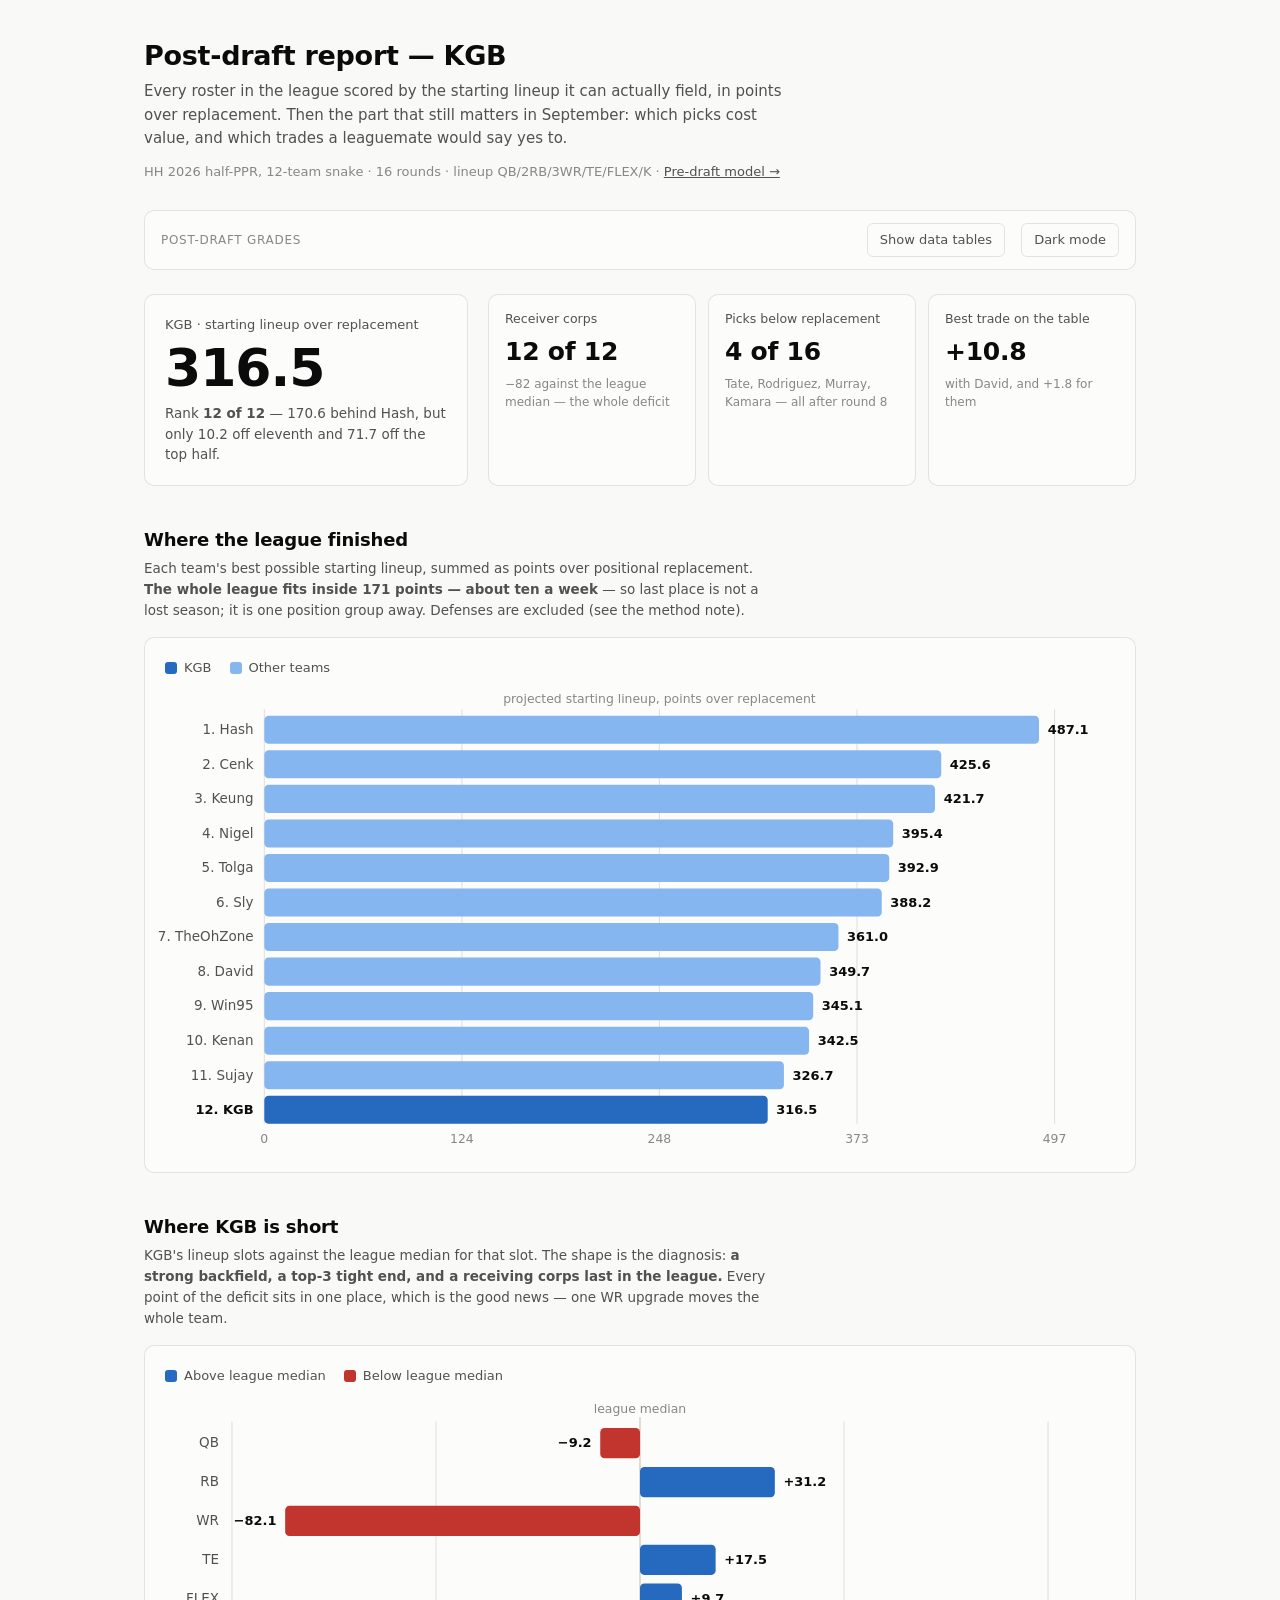
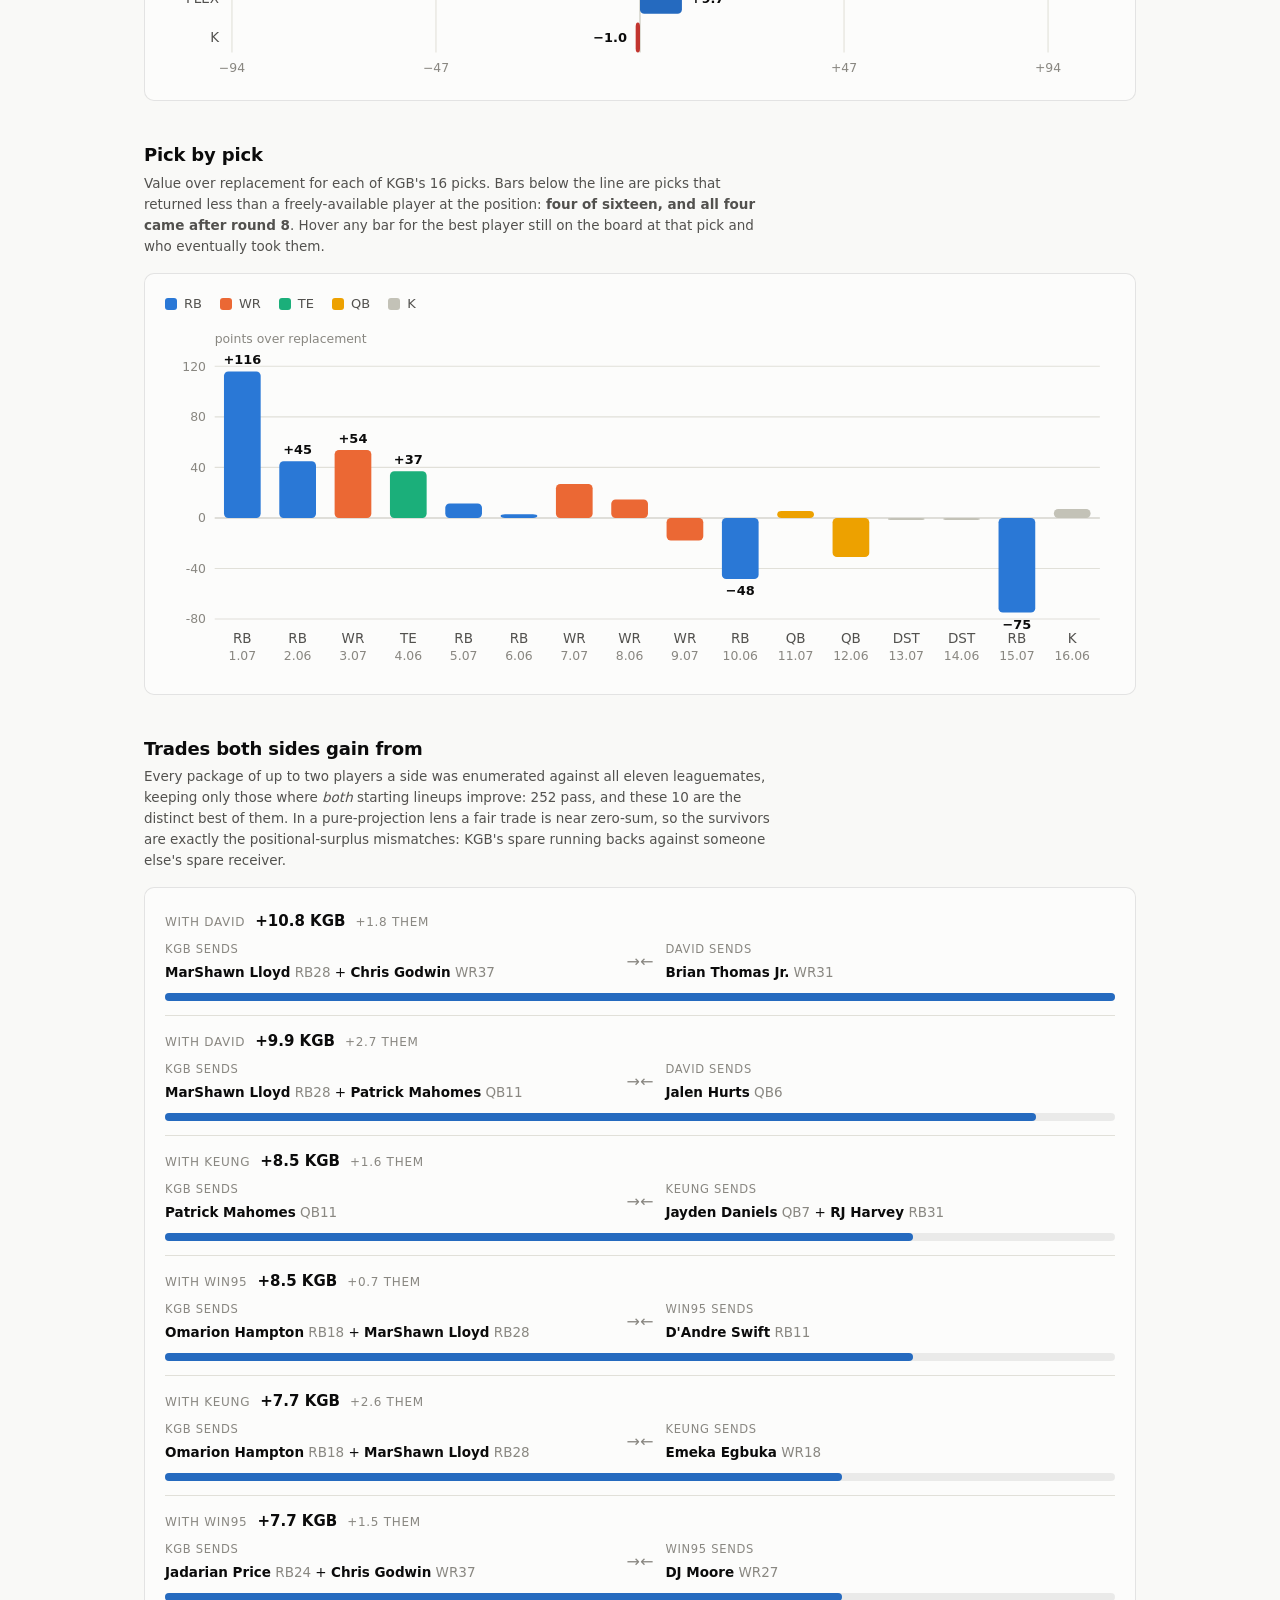
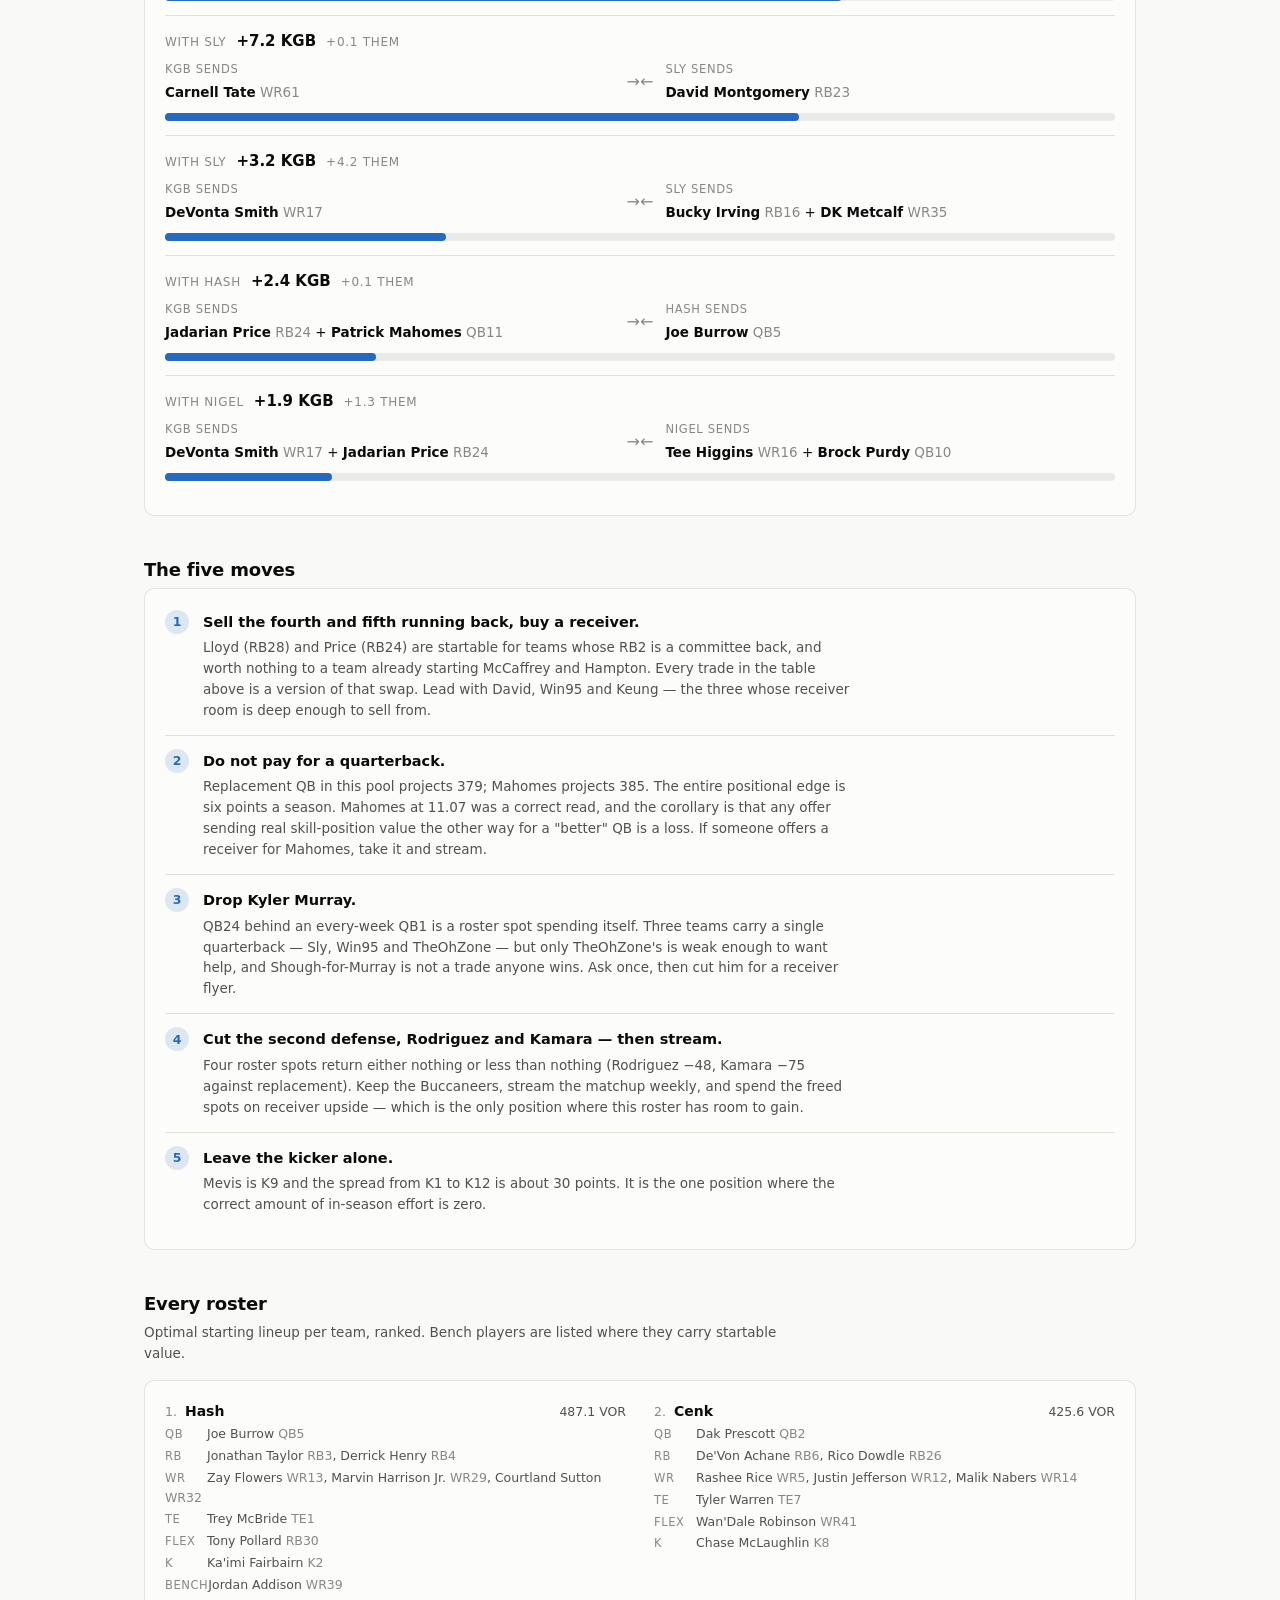
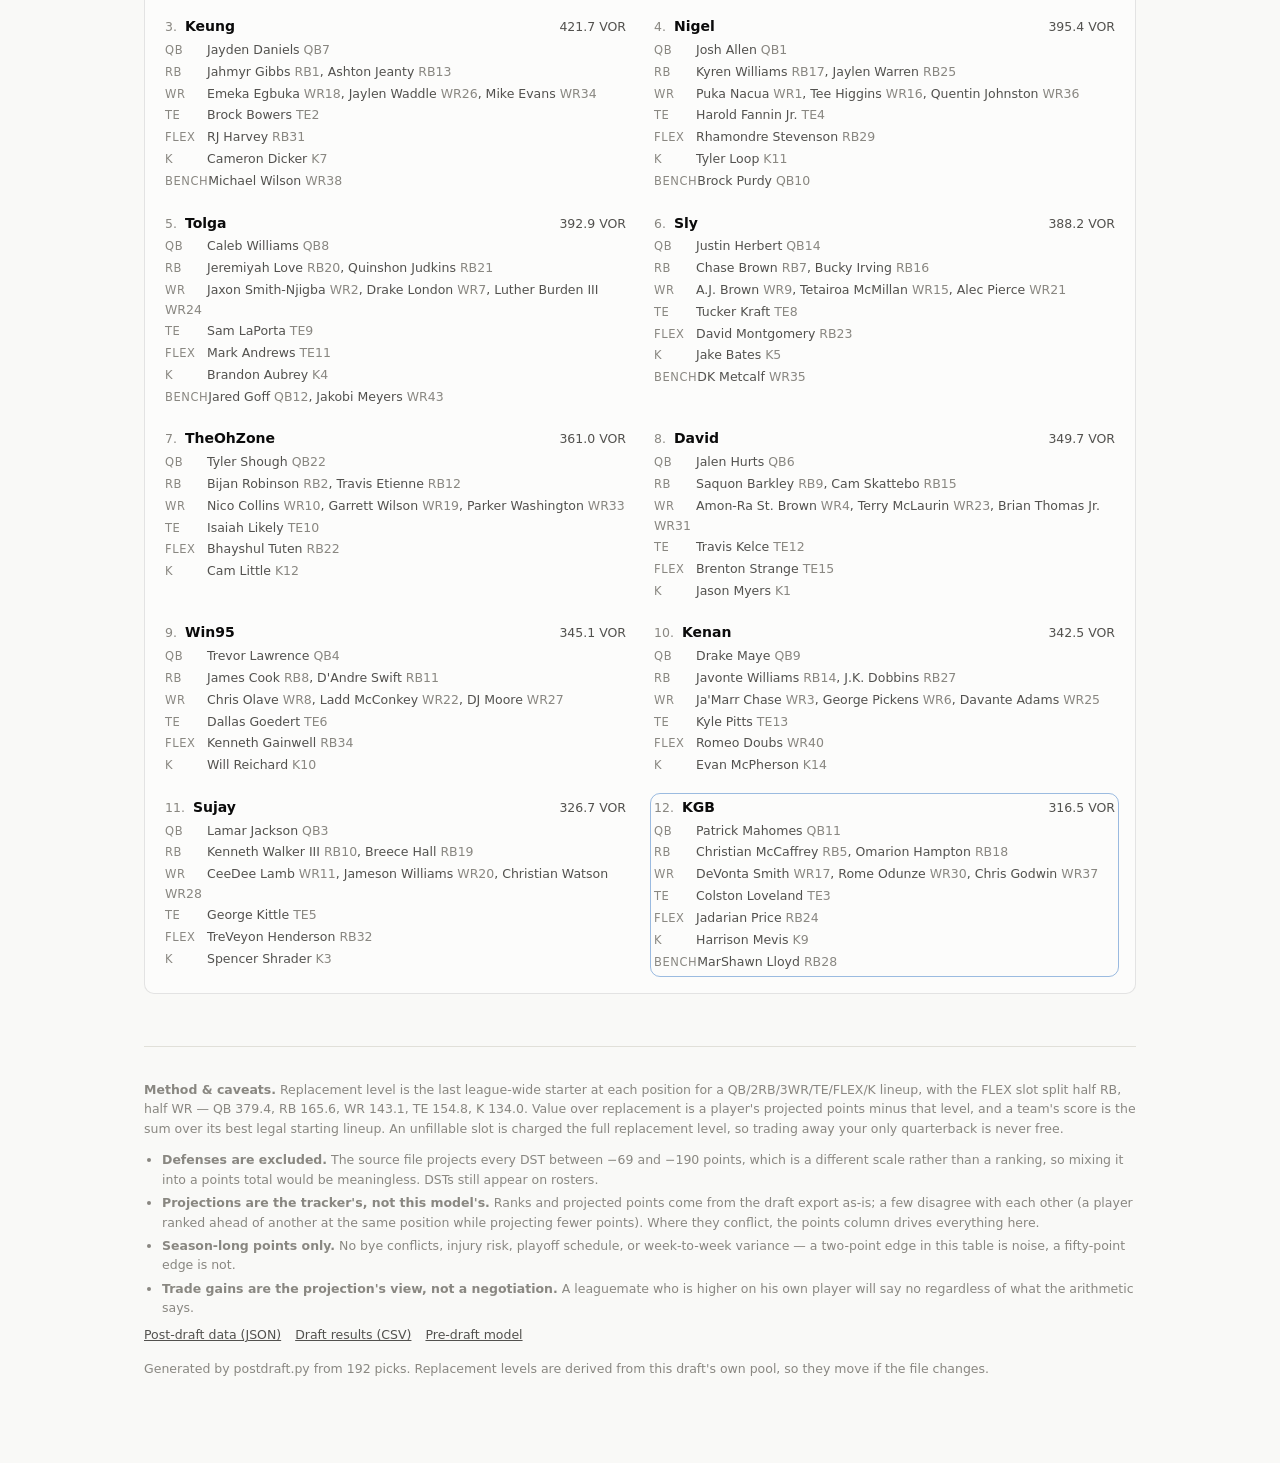
==== docs/results.html @ e655c691 "Add post-draft report page: grades, pick audit, trade finder postdraft.py scores every team in the c" ====
<!doctype html>
<html lang="en">
<head>
<meta charset="utf-8">
<meta name="viewport" content="width=device-width, initial-scale=1">
<title>Post-draft report — KGB, HH 2026 half-PPR</title>
<meta name="description" content="Post-draft grades for a 12-team half-PPR league: every roster scored by projected starting lineup over replacement, KGB's pick-by-pick audit, and the trades both sides gain from.">
<link rel="stylesheet" href="site.css">
<style>
  /* page-specific: diverging arms, trade cards, roster grid */
  :root {
    --div-pos: #256abf;
    --div-neg: #c2352f;
    --div-mid: #f0efec;
    --emph: #256abf;
    --rest: #86b6ef;
  }
  @media (prefers-color-scheme: dark) {
    :root:where(:not([data-theme="light"])) {
      --div-pos: #3987e5;
      --div-neg: #e66767;
      --div-mid: #383835;
      --emph: #3987e5;
      --rest: #184f95;
    }
  }
  :root[data-theme="dark"] {
    --div-pos: #3987e5;
    --div-neg: #e66767;
    --div-mid: #383835;
    --emph: #3987e5;
    --rest: #184f95;
  }
  .trade { border-top: 1px solid var(--grid); padding: 14px 0; }
  .trade:first-child { border-top: 0; padding-top: 2px; }
  .trade-head { display: flex; align-items: baseline; gap: 10px; flex-wrap: wrap; }
  .trade-head .who { font-size: 12px; text-transform: uppercase; letter-spacing: 0.06em; color: var(--text-muted); }
  .trade-head .gain { font-size: 15px; font-weight: 600; font-variant-numeric: tabular-nums; }
  .swap { display: grid; grid-template-columns: 1fr auto 1fr; gap: 12px; align-items: center; margin-top: 8px; }
  @media (max-width: 620px) { .swap { grid-template-columns: 1fr; } .swap .arrow { display: none; } }
  .swap .side { font-size: 13.5px; }
  .swap .side .lbl { display: block; font-size: 11.5px; text-transform: uppercase;
                     letter-spacing: 0.06em; color: var(--text-muted); margin-bottom: 3px; }
  .swap .arrow { color: var(--text-muted); font-size: 16px; }
  .gainbar { height: 8px; border-radius: 4px; background: var(--emph); }
  .gaintrack { background: color-mix(in srgb, var(--text-primary) 7%, transparent);
               border-radius: 4px; height: 8px; width: 100%; }
  .moves { counter-reset: mv; list-style: none; padding: 0; margin: 0; }
  .moves li { position: relative; padding: 14px 0 14px 38px; border-top: 1px solid var(--grid); }
  .moves li:first-child { border-top: 0; padding-top: 2px; }
  .moves li::before {
    counter-increment: mv; content: counter(mv);
    position: absolute; left: 0; top: 13px;
    width: 24px; height: 24px; border-radius: 50%;
    background: color-mix(in srgb, var(--emph) 14%, transparent);
    color: var(--emph); font-size: 12.5px; font-weight: 600;
    display: grid; place-items: center;
  }
  .moves li:first-child::before { top: 1px; }
  .moves h3 { font-size: 14.5px; margin: 0 0 4px; }
  .moves p { margin: 0; color: var(--text-secondary); font-size: 13.5px; max-width: 76ch; }
  .rosters { display: grid; grid-template-columns: repeat(2, minmax(0, 1fr)); gap: 20px 28px; }
  @media (max-width: 760px) { .rosters { grid-template-columns: 1fr; } }
  .rteam { font-size: 14px; font-weight: 600; margin: 0 0 2px; display: flex; gap: 8px; align-items: baseline; }
  .rteam .rk { color: var(--text-muted); font-variant-numeric: tabular-nums; font-weight: 400; font-size: 12.5px; }
  .rteam .vp { margin-left: auto; font-variant-numeric: tabular-nums; color: var(--text-secondary); font-weight: 400; font-size: 12.5px; }
  .rline { font-size: 12.5px; color: var(--text-secondary); margin: 2px 0; }
  .rline .slot { display: inline-block; min-width: 42px; color: var(--text-muted); font-size: 11.5px;
                 text-transform: uppercase; letter-spacing: 0.05em; }
  .focus-card { outline: 1px solid color-mix(in srgb, var(--emph) 45%, transparent); outline-offset: 3px; border-radius: 6px; }
</style>
</head>
<body>
<div class="wrap">

<header class="page">
  <h1>Post-draft report — <span id="hdr-team">KGB</span></h1>
  <p class="sub">Every roster in the league scored by the starting lineup it can
  actually field, in points over replacement. Then the part that still matters in
  September: which picks cost value, and which trades a leaguemate would say yes to.</p>
  <p class="srcline">
    <span id="meta-line"></span> ·
    <a href="index.html">Pre-draft model &rarr;</a>
  </p>
</header>

<div class="filters" role="group" aria-label="Page controls">
  <span class="lbl">Post-draft grades</span>
  <span class="spacer"></span>
  <button class="ghost" id="tv-toggle" aria-pressed="false">Show data tables</button>
  <button class="ghost" id="theme-toggle">Dark mode</button>
</div>

<section class="sect" id="verdict" style="margin-top:0">
  <div class="hero-row">
    <div class="card hero">
      <div class="label" id="hero-label">KGB · starting lineup over replacement</div>
      <div class="value" id="hero-value">—</div>
      <div class="delta" id="hero-delta"></div>
    </div>
    <div class="kpis" id="kpis"></div>
  </div>
</section>

<section class="sect">
  <h2>Where the league finished</h2>
  <p class="note">Each team's best possible starting lineup, summed as points over
  positional replacement. <strong>The whole league fits inside 171 points — about ten a
  week</strong> — so last place is not a lost season; it is one position group away.
  Defenses are excluded (see the method note).</p>
  <div class="card">
    <ul class="legend" id="league-legend"></ul>
    <div id="league-chart"></div>
    <div class="tv" id="league-table" hidden></div>
  </div>
</section>

<section class="sect">
  <h2>Where KGB is short</h2>
  <p class="note">KGB's lineup slots against the league median for that slot. The
  shape is the diagnosis: <strong>a strong backfield, a top-3 tight end, and a
  receiving corps last in the league.</strong> Every point of the deficit sits in one
  place, which is the good news — one WR upgrade moves the whole team.</p>
  <div class="card">
    <ul class="legend" id="gap-legend"></ul>
    <div id="gap-chart"></div>
    <div class="tv" id="gap-table" hidden></div>
  </div>
</section>

<section class="sect">
  <h2>Pick by pick</h2>
  <p class="note">Value over replacement for each of KGB's 16 picks. Bars below the
  line are picks that returned less than a freely-available player at the position:
  <strong>four of sixteen, and all four came after round 8</strong>. Hover any bar for
  the best player still on the board at that pick and who eventually took them.</p>
  <div class="card">
    <ul class="legend" id="pick-legend"></ul>
    <div id="pick-chart"></div>
    <div class="tv" id="pick-table" hidden></div>
  </div>
</section>

<section class="sect">
  <h2>Trades both sides gain from</h2>
  <p class="note">Every package of up to two players a side was enumerated against all
  eleven leaguemates, keeping only those where <em>both</em> starting lineups improve:
  <span id="trade-count">—</span>. In a pure-projection lens a fair trade is
  near zero-sum, so the survivors are exactly the positional-surplus mismatches: KGB's
  spare running backs against someone else's spare receiver.</p>
  <div class="card" id="trades"></div>
</section>

<section class="sect">
  <h2>The five moves</h2>
  <div class="card"><ol class="moves">
    <li>
      <h3>Sell the fourth and fifth running back, buy a receiver.</h3>
      <p>Lloyd (RB28) and Price (RB24) are startable for teams whose RB2 is a
      committee back, and worth nothing to a team already starting McCaffrey and
      Hampton. Every trade in the table above is a version of that swap. Lead with
      David, Win95 and Keung — the three whose receiver room is deep enough to sell
      from.</p>
    </li>
    <li>
      <h3>Do not pay for a quarterback.</h3>
      <p>Replacement QB in this pool projects 379; Mahomes projects 385. The entire
      positional edge is six points a season. Mahomes at 11.07 was a correct read, and
      the corollary is that any offer sending real skill-position value the other way
      for a "better" QB is a loss. If someone offers a receiver for Mahomes, take it and
      stream.</p>
    </li>
    <li>
      <h3>Drop Kyler Murray.</h3>
      <p>QB24 behind an every-week QB1 is a roster spot spending itself. Three teams
      carry a single quarterback — Sly, Win95 and TheOhZone — but only TheOhZone's is
      weak enough to want help, and Shough-for-Murray is not a trade anyone wins. Ask
      once, then cut him for a receiver flyer.</p>
    </li>
    <li>
      <h3>Cut the second defense, Rodriguez and Kamara — then stream.</h3>
      <p>Four roster spots return either nothing or less than nothing (Rodriguez −48,
      Kamara −75 against replacement). Keep the Buccaneers, stream the matchup weekly,
      and spend the freed spots on receiver upside — which is the only position where
      this roster has room to gain.</p>
    </li>
    <li>
      <h3>Leave the kicker alone.</h3>
      <p>Mevis is K9 and the spread from K1 to K12 is about 30 points. It is the one
      position where the correct amount of in-season effort is zero.</p>
    </li>
  </ol></div>
</section>

<section class="sect">
  <h2>Every roster</h2>
  <p class="note">Optimal starting lineup per team, ranked. Bench players are listed
  where they carry startable value.</p>
  <div class="card"><div class="rosters" id="rosters"></div></div>
</section>

<footer class="page">
  <p><strong>Method &amp; caveats.</strong> Replacement level is the last league-wide
  starter at each position for a QB/2RB/3WR/TE/FLEX/K lineup, with the FLEX slot split
  half RB, half WR — <span id="repl-line"></span>. Value over replacement is a player's
  projected points minus that level, and a team's score is the sum over its best legal
  starting lineup. An unfillable slot is charged the full replacement level, so trading
  away your only quarterback is never free.</p>
  <ul class="caveat">
    <li><strong>Defenses are excluded.</strong> The source file projects every DST
    between −69 and −190 points, which is a different scale rather than a ranking, so
    mixing it into a points total would be meaningless. DSTs still appear on rosters.</li>
    <li><strong>Projections are the tracker's, not this model's.</strong> Ranks and
    projected points come from the draft export as-is; a few disagree with each other
    (a player ranked ahead of another at the same position while projecting fewer
    points). Where they conflict, the points column drives everything here.</li>
    <li><strong>Season-long points only.</strong> No bye conflicts, injury risk, playoff
    schedule, or week-to-week variance — a two-point edge in this table is noise, a
    fifty-point edge is not.</li>
    <li><strong>Trade gains are the projection's view, not a negotiation.</strong> A
    leaguemate who is higher on his own player will say no regardless of what the
    arithmetic says.</li>
  </ul>
  <div class="files">
    <a href="postdraft.json">Post-draft data (JSON)</a>
    <a href="hh_draft_2026.csv">Draft results (CSV)</a>
    <a href="index.html">Pre-draft model</a>
  </div>
  <p style="margin-top:14px" id="foot-meta"></p>
</footer>

</div>
<div class="tip" id="tip" role="status" aria-live="polite"></div>

<script>
const POS_COLOR = { RB: 'var(--series-1)', WR: 'var(--series-2)', TE: 'var(--series-3)',
                    QB: 'var(--series-4)', K: 'var(--deemph)', DST: 'var(--deemph)' };
const SLOT_ORDER = ['QB', 'RB', 'WR', 'TE', 'FLEX', 'K'];
const SVGNS = 'http://www.w3.org/2000/svg';

let DATA = null, TABLES = false;

const $ = id => document.getElementById(id);
const fmt = (n, d = 0) => n.toLocaleString('en-US', { minimumFractionDigits: d, maximumFractionDigits: d });
const sgn = (n, d = 0) => (n > 0 ? '+' : n < 0 ? '−' : '') + fmt(Math.abs(n), d);
const el = (tag, attrs = {}, kids = []) => {
  const n = document.createElementNS(SVGNS, tag);
  for (const [k, v] of Object.entries(attrs)) n.setAttribute(k, v);
  for (const c of [].concat(kids)) n.appendChild(c);
  return n;
};
const txt = s => document.createTextNode(s);
const svgText = (x, y, s, cls, extra = {}) => {
  const t = el('text', { x, y, class: cls, ...extra });
  t.appendChild(txt(s));
  return t;
};
const html = (tag, cls, inner) => {
  const n = document.createElement(tag);
  if (cls) n.className = cls;
  if (inner !== undefined) n.innerHTML = inner;
  return n;
};
const esc = s => String(s).replace(/[&<>"]/g, c => ({ '&': '&amp;', '<': '&lt;', '>': '&gt;', '"': '&quot;' }[c]));

/* ---------- tooltip ---------- */
const tip = $('tip');
function showTip(evt, head, rows) {
  tip.innerHTML = `<div class="t-head">${head}</div>` + rows.map(r =>
    `<div class="t-row">${r.color ? `<span class="t-key" style="background:${r.color}"></span>` : ''}` +
    `<span class="t-name">${r.name}</span><span class="t-val" style="margin-left:auto">${r.val}</span></div>`).join('');
  tip.style.opacity = '1';
  moveTip(evt);
}
function moveTip(evt) {
  const pad = 14, w = tip.offsetWidth, h = tip.offsetHeight;
  let x = evt.clientX + pad, y = evt.clientY + pad;
  if (x + w > innerWidth - 8) x = evt.clientX - w - pad;
  if (y + h > innerHeight - 8) y = evt.clientY - h - pad;
  tip.style.left = x + 'px';
  tip.style.top = y + 'px';
}
const hideTip = () => { tip.style.opacity = '0'; };

function legend(node, items, shape = 'rect') {
  node.replaceChildren(...items.map(it => {
    const li = document.createElement('li');
    li.appendChild(html('span', 'key-' + shape, ''));
    li.firstChild.style.background = it.color;
    li.appendChild(txt(' ' + it.label));
    return li;
  }));
}

function table(node, cols, rows, caption) {
  const t = html('table');
  if (caption) { const c = html('caption', null, caption); t.appendChild(c); }
  const thead = html('thead');
  thead.appendChild(html('tr', null, cols.map(c => `<th>${c}</th>`).join('')));
  const tbody = html('tbody');
  rows.forEach(r => tbody.appendChild(html('tr', null, r.map(c => `<td>${c}</td>`).join(''))));
  t.append(thead, tbody);
  node.replaceChildren(t);
}

/* ---------- 1. league bar ---------- */
function drawLeague() {
  const teams = DATA.teams, focus = DATA.meta.focus;
  const rowH = 26, gap = 6, padL = 92, padR = 56, padT = 22, padB = 26;
  const W = 880, plotW = W - padL - padR;
  const H = padT + teams.length * (rowH + gap) - gap + padB;
  const max = Math.max(...teams.map(t => t.vorp)) * 1.02;
  const x = v => (v / max) * plotW;

  const g = [];
  for (let i = 0; i <= 4; i++) {
    const v = (max / 4) * i, px = padL + x(v);
    g.push(el('line', { x1: px, x2: px, y1: padT - 6, y2: padT + teams.length * (rowH + gap) - gap, class: 'gridline' }));
    g.push(svgText(px, H - 8, fmt(v), 'tick', { 'text-anchor': 'middle' }));
  }
  g.push(svgText(padL + plotW / 2, padT - 12, 'projected starting lineup, points over replacement', 'tick',
    { 'text-anchor': 'middle' }));

  teams.forEach((t, i) => {
    const y = padT + i * (rowH + gap), isF = t.team === focus;
    const w = Math.max(x(t.vorp), 2);
    g.push(svgText(padL - 10, y + rowH / 2 + 4, `${t.rank}. ${t.team}`, isF ? 'vlabel' : 'cat',
      { 'text-anchor': 'end' }));
    const bar = el('rect', {
      x: padL, y, width: w, height: rowH, rx: 4,
      fill: isF ? 'var(--emph)' : 'var(--rest)', class: 'mark',
    });
    g.push(bar);
    g.push(svgText(padL + w + 8, y + rowH / 2 + 4, fmt(t.vorp, 1), 'vlabel'));
    const hit = el('rect', { x: padL, y: y - gap / 2, width: plotW, height: rowH + gap, class: 'hit' });
    const starters = SLOT_ORDER.flatMap(s => (t.starters[s] || []).map(p => p.name)).join(', ');
    hit.addEventListener('pointerenter', e => { bar.classList.add('lifted'); showTip(e, `${t.team} — rank ${t.rank} of ${teams.length}`, [
      { name: 'Lineup over replacement', val: fmt(t.vorp, 1) },
      { name: 'Projected starter points', val: fmt(t.pts, 1) },
      { name: 'Best WR / RB slot rank', val: `WR ${t.pos_rank.WR} · RB ${t.pos_rank.RB}` },
    ]); });
    hit.addEventListener('pointermove', moveTip);
    hit.addEventListener('pointerleave', () => { bar.classList.remove('lifted'); hideTip(); });
    hit.appendChild(el('title', {}, [txt(`${t.team}: ${starters}`)]));
    g.push(hit);
  });

  const svg = el('svg', { viewBox: `0 0 ${W} ${H}`, role: 'img',
    'aria-label': 'Starting-lineup value over replacement by team' }, g);
  $('league-chart').replaceChildren(svg);
  legend($('league-legend'), [
    { color: 'var(--emph)', label: DATA.meta.focus },
    { color: 'var(--rest)', label: 'Other teams' },
  ]);
  table($('league-table'),
    ['Team', 'Rank', 'Lineup VOR', 'Starter pts', 'QB', 'RB', 'WR', 'TE', 'FLEX'],
    teams.map(t => [t.team, t.rank, fmt(t.vorp, 1), fmt(t.pts, 1),
      fmt(t.pos_vorp.QB, 1), fmt(t.pos_vorp.RB, 1), fmt(t.pos_vorp.WR, 1),
      fmt(t.pos_vorp.TE, 1), fmt(t.pos_vorp.FLEX, 1)]),
    'Value over replacement by lineup slot, all teams.');
}

/* ---------- 2. diverging gap chart ---------- */
function drawGap() {
  const focus = DATA.teams.find(t => t.team === DATA.meta.focus);
  const med = DATA.meta.median_pos_vorp;
  const rows = SLOT_ORDER.map(s => ({
    slot: s, mine: focus.pos_vorp[s], med: med[s],
    d: Math.round((focus.pos_vorp[s] - med[s]) * 10) / 10,
    rank: focus.pos_rank[s],
  }));

  const rowH = 28, gap = 8, padL = 62, padR = 62, padT = 26, padB = 26;
  const W = 880, plotW = W - padL - padR, mid = padL + plotW / 2;
  const H = padT + rows.length * (rowH + gap) - gap + padB;
  const max = Math.max(...rows.map(r => Math.abs(r.d))) * 1.15;
  const x = v => (v / max) * (plotW / 2);
  const g = [];

  [-1, -0.5, 0.5, 1].forEach(f => {
    const px = mid + x(max * f);
    g.push(el('line', { x1: px, x2: px, y1: padT - 6, y2: padT + rows.length * (rowH + gap) - gap, class: 'gridline' }));
    g.push(svgText(px, H - 8, sgn(Math.round(max * f)), 'tick', { 'text-anchor': 'middle' }));
  });
  g.push(el('line', { x1: mid, x2: mid, y1: padT - 10, y2: padT + rows.length * (rowH + gap) - gap, class: 'baseline' }));
  g.push(svgText(mid, padT - 14, 'league median', 'tick', { 'text-anchor': 'middle' }));

  rows.forEach((r, i) => {
    const y = padT + i * (rowH + gap);
    const w = Math.max(Math.abs(x(r.d)), 2);
    const neg = r.d < 0;
    g.push(svgText(padL - 12, y + rowH / 2 + 4, r.slot, 'cat', { 'text-anchor': 'end' }));
    const bar = el('rect', {
      x: neg ? mid - w : mid, y, width: w, height: rowH, rx: 4,
      fill: neg ? 'var(--div-neg)' : 'var(--div-pos)', class: 'mark',
    });
    g.push(bar);
    g.push(svgText(neg ? mid - w - 8 : mid + w + 8, y + rowH / 2 + 4, sgn(r.d, 1), 'vlabel',
      neg ? { 'text-anchor': 'end' } : {}));
    const hit = el('rect', { x: padL, y: y - gap / 2, width: plotW, height: rowH + gap, class: 'hit' });
    hit.addEventListener('pointerenter', e => { bar.classList.add('lifted'); showTip(e, `${r.slot} slot`, [
      { name: `${focus.team}`, val: fmt(r.mine, 1), color: neg ? 'var(--div-neg)' : 'var(--div-pos)' },
      { name: 'League median', val: fmt(r.med, 1) },
      { name: 'Rank in league', val: `${r.rank} of ${DATA.teams.length}` },
    ]); });
    hit.addEventListener('pointermove', moveTip);
    hit.addEventListener('pointerleave', () => { bar.classList.remove('lifted'); hideTip(); });
    g.push(hit);
  });

  $('gap-chart').replaceChildren(el('svg', { viewBox: `0 0 ${W} ${H}`, role: 'img',
    'aria-label': 'KGB lineup slots versus the league median' }, g));
  legend($('gap-legend'), [
    { color: 'var(--div-pos)', label: 'Above league median' },
    { color: 'var(--div-neg)', label: 'Below league median' },
  ]);
  table($('gap-table'), ['Slot', `${focus.team} VOR`, 'League median', 'Difference', 'Rank'],
    rows.map(r => [r.slot, fmt(r.mine, 1), fmt(r.med, 1), sgn(r.d, 1), `${r.rank} of ${DATA.teams.length}`]),
    'Slot-by-slot value over replacement against the league median.');
}

/* ---------- 3. pick-by-pick ---------- */
function drawPicks() {
  const log = DATA.focus_log;
  const padL = 46, padR = 14, padT = 24, padB = 46;
  const W = 880, plotW = W - padL - padR, plotH = 250;
  const H = padT + plotH + padB;
  const lo = Math.min(0, ...log.map(p => p.vorp)) * 1.12;
  const hi = Math.max(0, ...log.map(p => p.vorp)) * 1.12;
  const y = v => padT + plotH * (hi - v) / (hi - lo);
  const bandW = plotW / log.length, barW = Math.min(bandW - 10, 34);
  const g = [];

  const step = 40;
  for (let v = Math.ceil(lo / step) * step; v <= hi; v += step) {
    g.push(el('line', { x1: padL, x2: padL + plotW, y1: y(v), y2: y(v), class: v === 0 ? 'baseline' : 'gridline' }));
    g.push(svgText(padL - 8, y(v) + 4, fmt(v), 'tick', { 'text-anchor': 'end' }));
  }
  g.push(svgText(padL, padT - 10, 'points over replacement', 'tick'));

  log.forEach((p, i) => {
    const cx = padL + bandW * (i + 0.5);
    const up = p.vorp >= 0;
    const h = Math.max(Math.abs(y(p.vorp) - y(0)), 2);
    const bar = el('rect', {
      x: cx - barW / 2, y: up ? y(p.vorp) : y(0), width: barW, height: h,
      rx: 4, fill: POS_COLOR[p.pos], class: 'mark',
    });
    g.push(bar);
    if (Math.abs(p.vorp) >= 35) {
      g.push(svgText(cx, up ? y(p.vorp) - 7 : y(p.vorp) + 15, sgn(p.vorp), 'vlabel', { 'text-anchor': 'middle' }));
    }
    // secondary encoding: position is spelled out under every bar, never colour alone
    g.push(svgText(cx, padT + plotH + 18, p.pos, 'cat', { 'text-anchor': 'middle' }));
    g.push(svgText(cx, padT + plotH + 34, `${p.rnd}.${String(p.pick).padStart(2, '0')}`, 'tick',
      { 'text-anchor': 'middle' }));

    const hit = el('rect', { x: cx - bandW / 2, y: padT, width: bandW, height: plotH, class: 'hit' });
    const ba = p.best_avail.filter(b => b.name !== p.name)[0];
    hit.addEventListener('pointerenter', e => {
      bar.classList.add('lifted');
      const rows = [
        { name: `${p.pos}${p.pos_rank} · ${p.nfl}`, val: fmt(p.fpts, 1) + ' pts', color: POS_COLOR[p.pos] },
        { name: 'Over replacement', val: sgn(p.vorp, 1) },
      ];
      if (ba) rows.push({ name: `Best left: ${ba.name} (${ba.pos})`, val: `${sgn(ba.vorp, 1)} → ${ba.team}` });
      showTip(e, `Round ${p.rnd}, pick ${p.pick} — ${p.name}`, rows);
    });
    hit.addEventListener('pointermove', moveTip);
    hit.addEventListener('pointerleave', () => { bar.classList.remove('lifted'); hideTip(); });
    g.push(hit);
  });

  $('pick-chart').replaceChildren(el('svg', { viewBox: `0 0 ${W} ${H}`, role: 'img',
    'aria-label': 'Value over replacement of each KGB pick' }, g));
  legend($('pick-legend'), ['RB', 'WR', 'TE', 'QB', 'K'].map(p => ({ color: POS_COLOR[p], label: p })));
  table($('pick-table'),
    ['Pick', 'Player', 'Pos', 'Proj pts', 'Over repl.', 'Best still on the board', 'Taken by'],
    log.map(p => {
      const ba = p.best_avail.filter(b => b.name !== p.name)[0];
      return [`${p.rnd}.${String(p.pick).padStart(2, '0')}`, p.name, `${p.pos}${p.pos_rank}`,
        fmt(p.fpts, 1), sgn(p.vorp, 1),
        ba ? `${ba.name} (${ba.pos}, ${sgn(ba.vorp, 1)})` : '—', ba ? ba.team : '—'];
    }),
    'Defenses are unscored, so both DST picks show as zero.');
}

/* ---------- 4. trades ---------- */
function drawTrades() {
  const ts = DATA.trades, max = Math.max(...ts.map(t => t.gain_focus));
  const names = ps => ps.map(p =>
    `<strong>${esc(p.name)}</strong> <span style="color:var(--text-muted)">${p.pos}${p.pos_rank}</span>`).join(' + ');
  $('trade-count').textContent =
    `${fmt(DATA.trades_found)} pass, and these ${ts.length} are the distinct best of them`;
  $('trades').replaceChildren(...ts.map(t => {
    const d = html('div', 'trade');
    d.appendChild(html('div', 'trade-head',
      `<span class="who">with ${esc(t.partner)}</span>` +
      `<span class="gain">${sgn(t.gain_focus, 1)} ${esc(DATA.meta.focus)}</span>` +
      `<span class="who">${sgn(t.gain_partner, 1)} them</span>`));
    d.appendChild(html('div', 'swap',
      `<div class="side"><span class="lbl">${esc(DATA.meta.focus)} sends</span>${names(t.give)}</div>` +
      `<div class="arrow">&rarr;&larr;</div>` +
      `<div class="side"><span class="lbl">${esc(t.partner)} sends</span>${names(t.get)}</div>`));
    const track = html('div', 'gaintrack');
    const bar = html('div', 'gainbar');
    bar.style.width = (t.gain_focus / max * 100).toFixed(1) + '%';
    track.appendChild(bar);
    track.style.marginTop = '10px';
    d.appendChild(track);
    return d;
  }));
}

/* ---------- 5. rosters ---------- */
function drawRosters() {
  $('rosters').replaceChildren(...DATA.teams.map(t => {
    const d = html('div', t.team === DATA.meta.focus ? 'focus-card' : '');
    d.appendChild(html('p', 'rteam',
      `<span class="rk">${t.rank}.</span>${esc(t.team)}<span class="vp">${fmt(t.vorp, 1)} VOR</span>`));
    SLOT_ORDER.forEach(s => {
      const ps = t.starters[s] || [];
      d.appendChild(html('p', 'rline', `<span class="slot">${s}</span>` + (ps.length
        ? ps.map(p => `${esc(p.name)} <span style="color:var(--text-muted)">${p.pos}${p.pos_rank}</span>`).join(', ')
        : '<span style="color:var(--div-neg)">empty</span>')));
    });
    const useful = t.bench.filter(p => p.pos !== 'DST' && p.vorp > 0);
    if (useful.length) {
      d.appendChild(html('p', 'rline', '<span class="slot">Bench</span>' +
        useful.map(p => `${esc(p.name)} <span style="color:var(--text-muted)">${p.pos}${p.pos_rank}</span>`).join(', ')));
    }
    return d;
  }));
}

/* ---------- hero + meta ---------- */
function drawHero() {
  const teams = DATA.teams, f = teams.find(t => t.team === DATA.meta.focus);
  const top = teams[0], med = DATA.meta.median_pos_vorp;
  $('hdr-team').textContent = f.team;
  $('hero-label').textContent = `${f.team} · starting lineup over replacement`;
  $('hero-value').textContent = fmt(f.vorp, 1);
  $('hero-delta').innerHTML =
    `Rank <strong>${f.rank} of ${teams.length}</strong> — ${fmt(top.vorp - f.vorp, 1)} behind ` +
    `${esc(top.team)}, but only ${fmt(Math.abs(f.vorp - teams[teams.length - 2].vorp), 1)} ` +
    `off eleventh and ${fmt(Math.abs(f.vorp - teams[5].vorp), 1)} off the top half.`;

  const wrGap = f.pos_vorp.WR - med.WR;
  const belowRepl = DATA.focus_log.filter(p => p.vorp < 0).length;
  const best = DATA.trades[0];
  const kpis = [
    { label: 'Receiver corps', value: `${f.pos_rank.WR} of ${teams.length}`,
      foot: `${sgn(Math.round(wrGap))} against the league median — the whole deficit` },
    { label: 'Picks below replacement', value: `${belowRepl} of ${DATA.focus_log.length}`,
      foot: 'Tate, Rodriguez, Murray, Kamara — all after round 8' },
    { label: 'Best trade on the table', value: sgn(best.gain_focus, 1),
      foot: `with ${best.partner}, and ${sgn(best.gain_partner, 1)} for them` },
  ];
  $('kpis').replaceChildren(...kpis.map(k => html('div', 'tile',
    `<div class="label">${k.label}</div><div class="value">${k.value}</div><div class="foot">${k.foot}</div>`)));

  const m = DATA.meta;
  $('meta-line').textContent =
    `${m.label} · ${m.rounds} rounds · lineup QB/2RB/3WR/TE/FLEX/K`;
  $('repl-line').textContent = SLOT_ORDER.filter(s => s !== 'FLEX')
    .map(s => `${s} ${fmt(m.replacement[s], 1)}`).join(', ');
  $('foot-meta').textContent =
    `Generated by postdraft.py from ${m.rounds * m.teams} picks. ` +
    `Replacement levels are derived from this draft's own pool, so they move if the file changes.`;
}

/* ---------- chrome ---------- */
$('tv-toggle').addEventListener('click', () => {
  TABLES = !TABLES;
  $('tv-toggle').setAttribute('aria-pressed', String(TABLES));
  $('tv-toggle').textContent = TABLES ? 'Hide data tables' : 'Show data tables';
  document.querySelectorAll('.tv').forEach(n => { n.hidden = !TABLES; });
});
function applyTheme(mode) {
  document.documentElement.setAttribute('data-theme', mode);
  $('theme-toggle').textContent = mode === 'dark' ? 'Light mode' : 'Dark mode';
}
$('theme-toggle').addEventListener('click', () => {
  const now = document.documentElement.getAttribute('data-theme');
  const dark = now ? now === 'dark' : matchMedia('(prefers-color-scheme: dark)').matches;
  applyTheme(dark ? 'light' : 'dark');
});
$('theme-toggle').textContent = matchMedia('(prefers-color-scheme: dark)').matches ? 'Light mode' : 'Dark mode';

fetch('postdraft.json')
  .then(r => r.json())
  .then(d => {
    DATA = d;
    drawHero(); drawLeague(); drawGap(); drawPicks(); drawTrades(); drawRosters();
  })
  .catch(e => {
    $('hero-value').textContent = '—';
    $('hero-delta').textContent = 'Could not load postdraft.json: ' + e.message;
  });
addEventListener('resize', () => { if (DATA) { drawLeague(); drawGap(); drawPicks(); } });
</script>
</body>
</html>
---- docs/site.css ----
/* Shared chart + page styles for the draft-model and post-draft pages. */
  :root {
    color-scheme: light;
    --surface-1: #fcfcfb;
    --page: #f9f9f7;
    --text-primary: #0b0b0b;
    --text-secondary: #52514e;
    --text-muted: #898781;
    --grid: #e1e0d9;
    --axis: #c3c2b7;
    --border: rgba(11,11,11,0.10);
    --series-1: #2a78d6;
    --series-2: #eb6834;
    --series-3: #1baf7a;
    --series-4: #eda100;
    --deemph: #c3c2b7;
    --good: #006300;
    /* ordinal tier ramp (validated light: 650/500/350/250) */
    --tier-1: #104281;
    --tier-2: #256abf;
    --tier-3: #5598e7;
    --tier-4: #86b6ef;
  }
  @media (prefers-color-scheme: dark) {
    :root:where(:not([data-theme="light"])) {
      color-scheme: dark;
      --surface-1: #1a1a19;
      --page: #0d0d0d;
      --text-primary: #ffffff;
      --text-secondary: #c3c2b7;
      --text-muted: #898781;
      --grid: #2c2c2a;
      --axis: #383835;
      --border: rgba(255,255,255,0.10);
      --series-1: #3987e5;
      --series-2: #d95926;
      --series-3: #199e70;
      --series-4: #c98500;
      --deemph: #383835;
      --good: #0ca30c;
      /* ordinal tier ramp (validated dark: 150/250/400/600) */
      --tier-1: #b7d3f6;
      --tier-2: #86b6ef;
      --tier-3: #3987e5;
      --tier-4: #184f95;
    }
  }
  :root[data-theme="dark"] {
    color-scheme: dark;
    --surface-1: #1a1a19;
    --page: #0d0d0d;
    --text-primary: #ffffff;
    --text-secondary: #c3c2b7;
    --text-muted: #898781;
    --grid: #2c2c2a;
    --axis: #383835;
    --border: rgba(255,255,255,0.10);
    --series-1: #3987e5;
    --series-2: #d95926;
    --series-3: #199e70;
    --series-4: #c98500;
    --deemph: #383835;
    --good: #0ca30c;
    --tier-1: #b7d3f6;
    --tier-2: #86b6ef;
    --tier-3: #3987e5;
    --tier-4: #184f95;
  }

  * { box-sizing: border-box; }
  body {
    margin: 0;
    background: var(--page);
    color: var(--text-primary);
    font: 15px/1.55 system-ui, -apple-system, "Segoe UI", sans-serif;
    -webkit-font-smoothing: antialiased;
  }
  .wrap { max-width: 1040px; margin: 0 auto; padding: 40px 24px 72px; }

  header.page { margin-bottom: 28px; }
  h1 { font-size: 27px; line-height: 1.2; margin: 0 0 8px; letter-spacing: -0.01em; }
  .sub { color: var(--text-secondary); margin: 0; max-width: 68ch; }
  .srcline { color: var(--text-muted); font-size: 13px; margin: 12px 0 0; }

  h2 { font-size: 18px; margin: 0 0 4px; letter-spacing: -0.01em; }
  .sect { margin-top: 40px; }
  .sect > .note { color: var(--text-secondary); font-size: 13.5px; margin: 0 0 16px; max-width: 74ch; }

  .card {
    background: var(--surface-1);
    border: 1px solid var(--border);
    border-radius: 10px;
    padding: 20px;
  }

  /* ---- filter row: one row, above everything it scopes ---- */
  .filters {
    display: flex; align-items: center; gap: 16px; flex-wrap: wrap;
    padding: 12px 16px; margin-bottom: 24px;
    background: var(--surface-1);
    border: 1px solid var(--border); border-radius: 10px;
    position: sticky; top: 0; z-index: 20;
  }
  .filters .lbl { font-size: 12px; text-transform: uppercase; letter-spacing: 0.06em; color: var(--text-muted); }
  .segmented { display: flex; gap: 2px; background: var(--page); border-radius: 8px; padding: 2px; }
  .segmented button {
    font: inherit; font-size: 14px; color: var(--text-secondary);
    background: none; border: 0; border-radius: 6px;
    padding: 6px 16px; cursor: pointer; min-height: 32px;
  }
  .segmented button:hover { background: color-mix(in srgb, var(--text-primary) 6%, transparent); }
  .segmented button[aria-pressed="true"] {
    background: var(--surface-1); color: var(--text-primary);
    font-weight: 600; box-shadow: 0 1px 2px rgba(0,0,0,0.08);
  }
  .spacer { flex: 1 1 auto; }
  .ghost {
    font: inherit; font-size: 13px; color: var(--text-secondary);
    background: none; border: 1px solid var(--border);
    border-radius: 6px; padding: 6px 12px; cursor: pointer; min-height: 32px;
  }
  .ghost:hover { background: color-mix(in srgb, var(--text-primary) 6%, transparent); }

  /* ---- hero + stat tiles ---- */
  .hero-row {
    display: grid; grid-template-columns: minmax(210px, 1fr) 2fr;
    gap: 20px; align-items: stretch;
  }
  @media (max-width: 720px) { .hero-row { grid-template-columns: 1fr; } }
  .hero .label { font-size: 13px; color: var(--text-secondary); margin-bottom: 6px; }
  .hero .value { font-size: 52px; line-height: 1.02; font-weight: 600; letter-spacing: -0.02em; }
  .hero .delta { font-size: 13.5px; color: var(--text-secondary); margin-top: 8px; }
  .kpis { display: grid; grid-template-columns: repeat(3, 1fr); gap: 12px; }
  @media (max-width: 560px) { .kpis { grid-template-columns: 1fr; } }
  .tile { background: var(--surface-1); border: 1px solid var(--border); border-radius: 10px; padding: 14px 16px; }
  .tile .label { font-size: 12.5px; color: var(--text-secondary); margin-bottom: 4px; }
  .tile .value { font-size: 25px; font-weight: 600; letter-spacing: -0.01em; }
  .tile .foot { font-size: 12px; color: var(--text-muted); margin-top: 3px; }

  /* ---- legend ---- */
  .legend { display: flex; gap: 18px; flex-wrap: wrap; margin: 0 0 14px; padding: 0; list-style: none; }
  .legend li { display: flex; align-items: center; gap: 7px; font-size: 13px; color: var(--text-secondary); }
  .legend .key-rect { width: 12px; height: 12px; border-radius: 3px; flex: none; }
  .legend .key-line { width: 16px; height: 2px; border-radius: 1px; flex: none; }
  .legend .key-dot { width: 11px; height: 11px; border-radius: 50%; flex: none; }

  svg { display: block; max-width: 100%; overflow: visible; }
  svg text { font-family: system-ui, -apple-system, "Segoe UI", sans-serif; }
  .tick { fill: var(--text-muted); font-size: 11.5px; font-variant-numeric: tabular-nums; }
  .cat { fill: var(--text-secondary); font-size: 12.5px; }
  .vlabel { fill: var(--text-primary); font-size: 12px; font-weight: 600; font-variant-numeric: tabular-nums; }
  .gridline { stroke: var(--grid); stroke-width: 1; }
  .baseline { stroke: var(--axis); stroke-width: 1; }
  .hit { fill: transparent; cursor: default; }
  .mark { transition: opacity 120ms ease; }
  .lifted { opacity: 0.82; }

  /* ---- tooltip ---- */
  .tip {
    position: fixed; z-index: 60; pointer-events: none; opacity: 0;
    transition: opacity 90ms ease;
    background: var(--surface-1); color: var(--text-primary);
    border: 1px solid var(--border); border-radius: 8px;
    padding: 9px 11px; font-size: 12.5px; min-width: 148px;
    box-shadow: 0 6px 20px rgba(0,0,0,0.14);
  }
  .tip .t-head { color: var(--text-secondary); font-size: 11.5px; margin-bottom: 6px; }
  .tip .t-row { display: flex; align-items: baseline; gap: 8px; margin-top: 3px; }
  .tip .t-key { width: 14px; height: 2px; border-radius: 1px; flex: none; position: relative; top: -3px; }
  .tip .t-val { font-weight: 600; font-variant-numeric: tabular-nums; }
  .tip .t-name { color: var(--text-secondary); }

  /* ---- tables (the table-view twin) ---- */
  table { border-collapse: collapse; width: 100%; font-size: 13px; }
  caption { text-align: left; color: var(--text-secondary); font-size: 12.5px; padding-bottom: 8px; }
  th, td { text-align: right; padding: 7px 9px; border-bottom: 1px solid var(--grid); font-variant-numeric: tabular-nums; }
  th:first-child, td:first-child { text-align: left; font-variant-numeric: normal; }
  thead th { color: var(--text-muted); font-weight: 600; font-size: 11.5px; text-transform: uppercase; letter-spacing: 0.05em; }
  tbody tr:last-child td { border-bottom: 0; }
  .tv[hidden] { display: none; }
  .pos-dot { display: inline-block; width: 9px; height: 9px; border-radius: 50%; margin-right: 6px; vertical-align: baseline; }

  /* ---- plan ---- */
  .plan-pick { border-top: 1px solid var(--grid); padding: 16px 0 4px; }
  .plan-pick:first-child { border-top: 0; padding-top: 0; }
  .plan-head { display: flex; align-items: baseline; gap: 10px; flex-wrap: wrap; margin-bottom: 10px; }
  .plan-head .rd { font-size: 12px; color: var(--text-muted); text-transform: uppercase; letter-spacing: 0.06em; }
  .plan-head .pk { font-size: 16px; font-weight: 600; font-variant-numeric: tabular-nums; }
  .mixbar { display: flex; gap: 2px; height: 8px; border-radius: 4px; overflow: hidden; margin-bottom: 4px; }
  .mixbar span { display: block; }
  .mixnote { font-size: 12px; color: var(--text-secondary); margin-bottom: 10px; }

  footer.page { margin-top: 52px; padding-top: 20px; border-top: 1px solid var(--grid); color: var(--text-muted); font-size: 12.5px; }
  footer.page a, .srcline a { color: var(--text-secondary); }
  a { color: var(--series-1); }
  .files { display: flex; gap: 14px; flex-wrap: wrap; margin-top: 8px; }
  .caveat { margin: 6px 0 0; padding-left: 18px; }
  .caveat li { margin: 4px 0; }
  .sr {
    position: absolute; width: 1px; height: 1px; padding: 0; margin: -1px;
    overflow: hidden; clip: rect(0 0 0 0); white-space: nowrap; border: 0;
  }
  @media print { .filters { position: static; } .ghost { display: none; } }
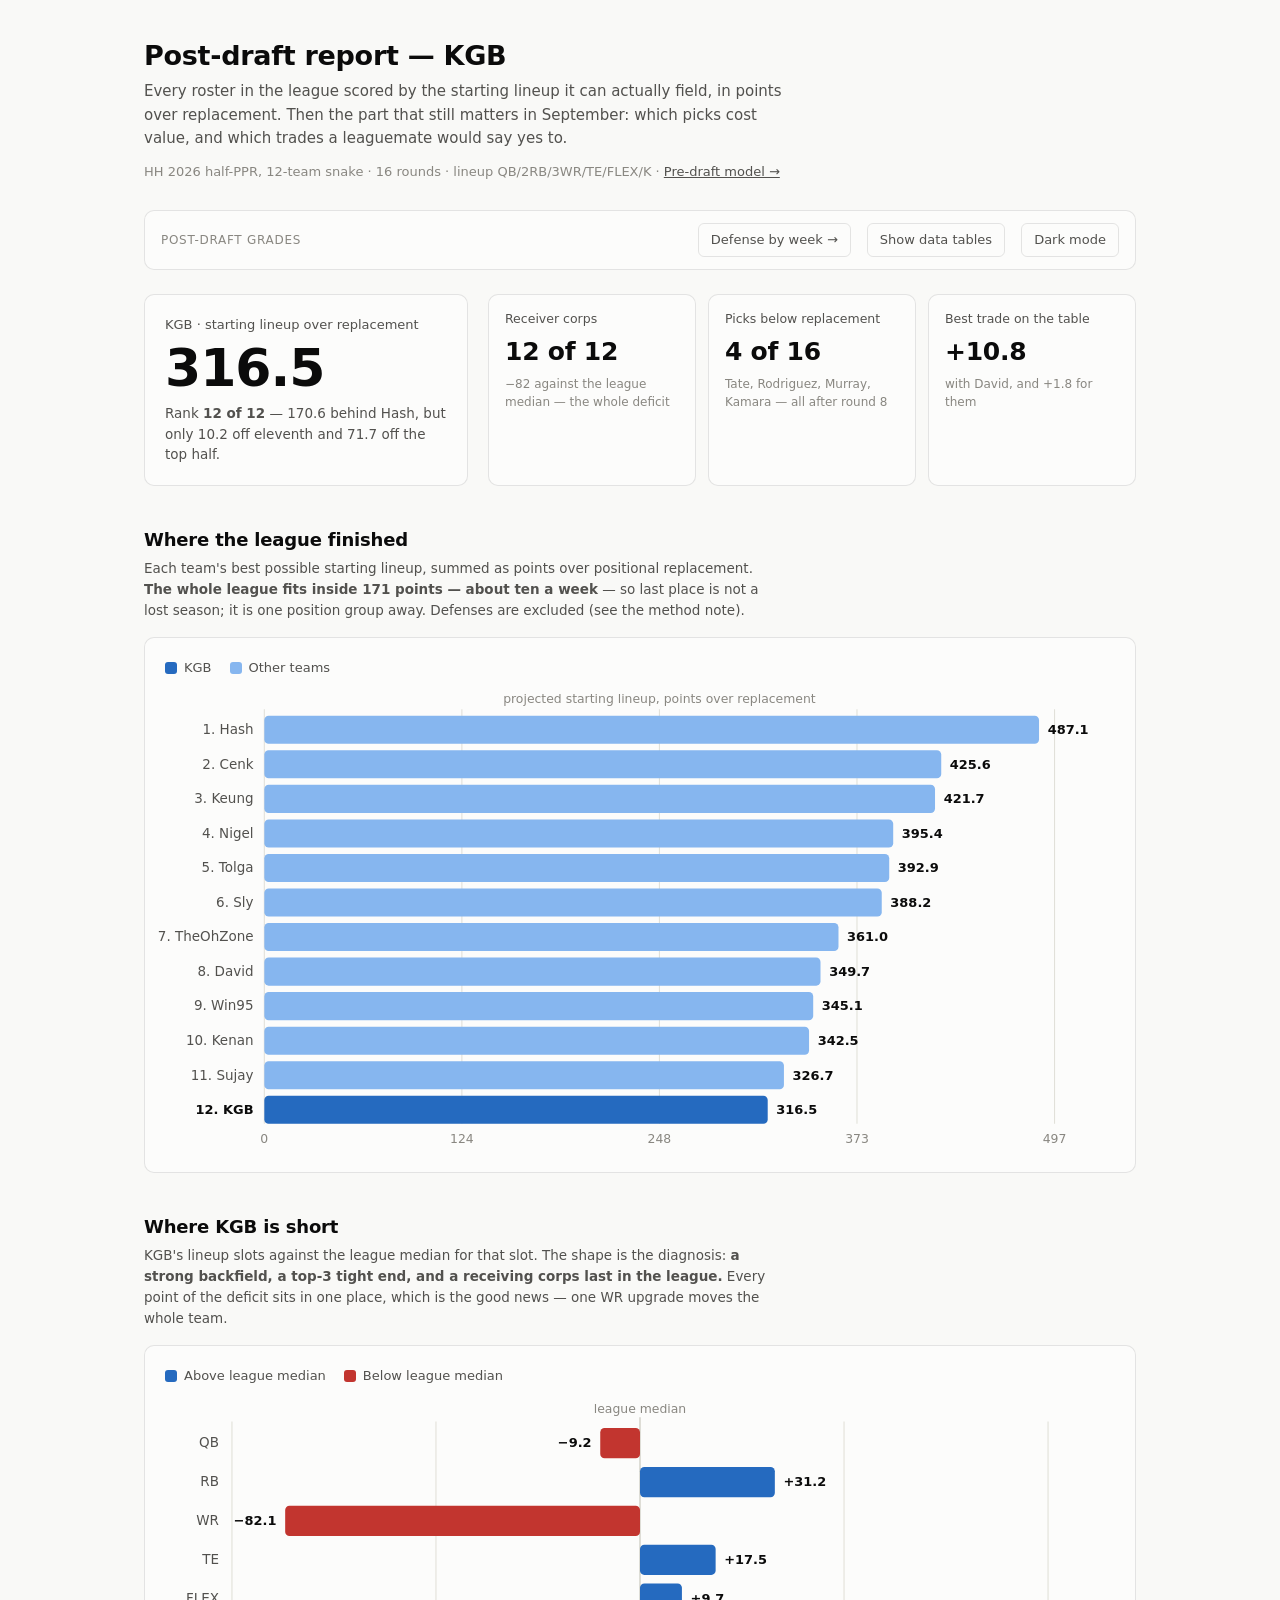
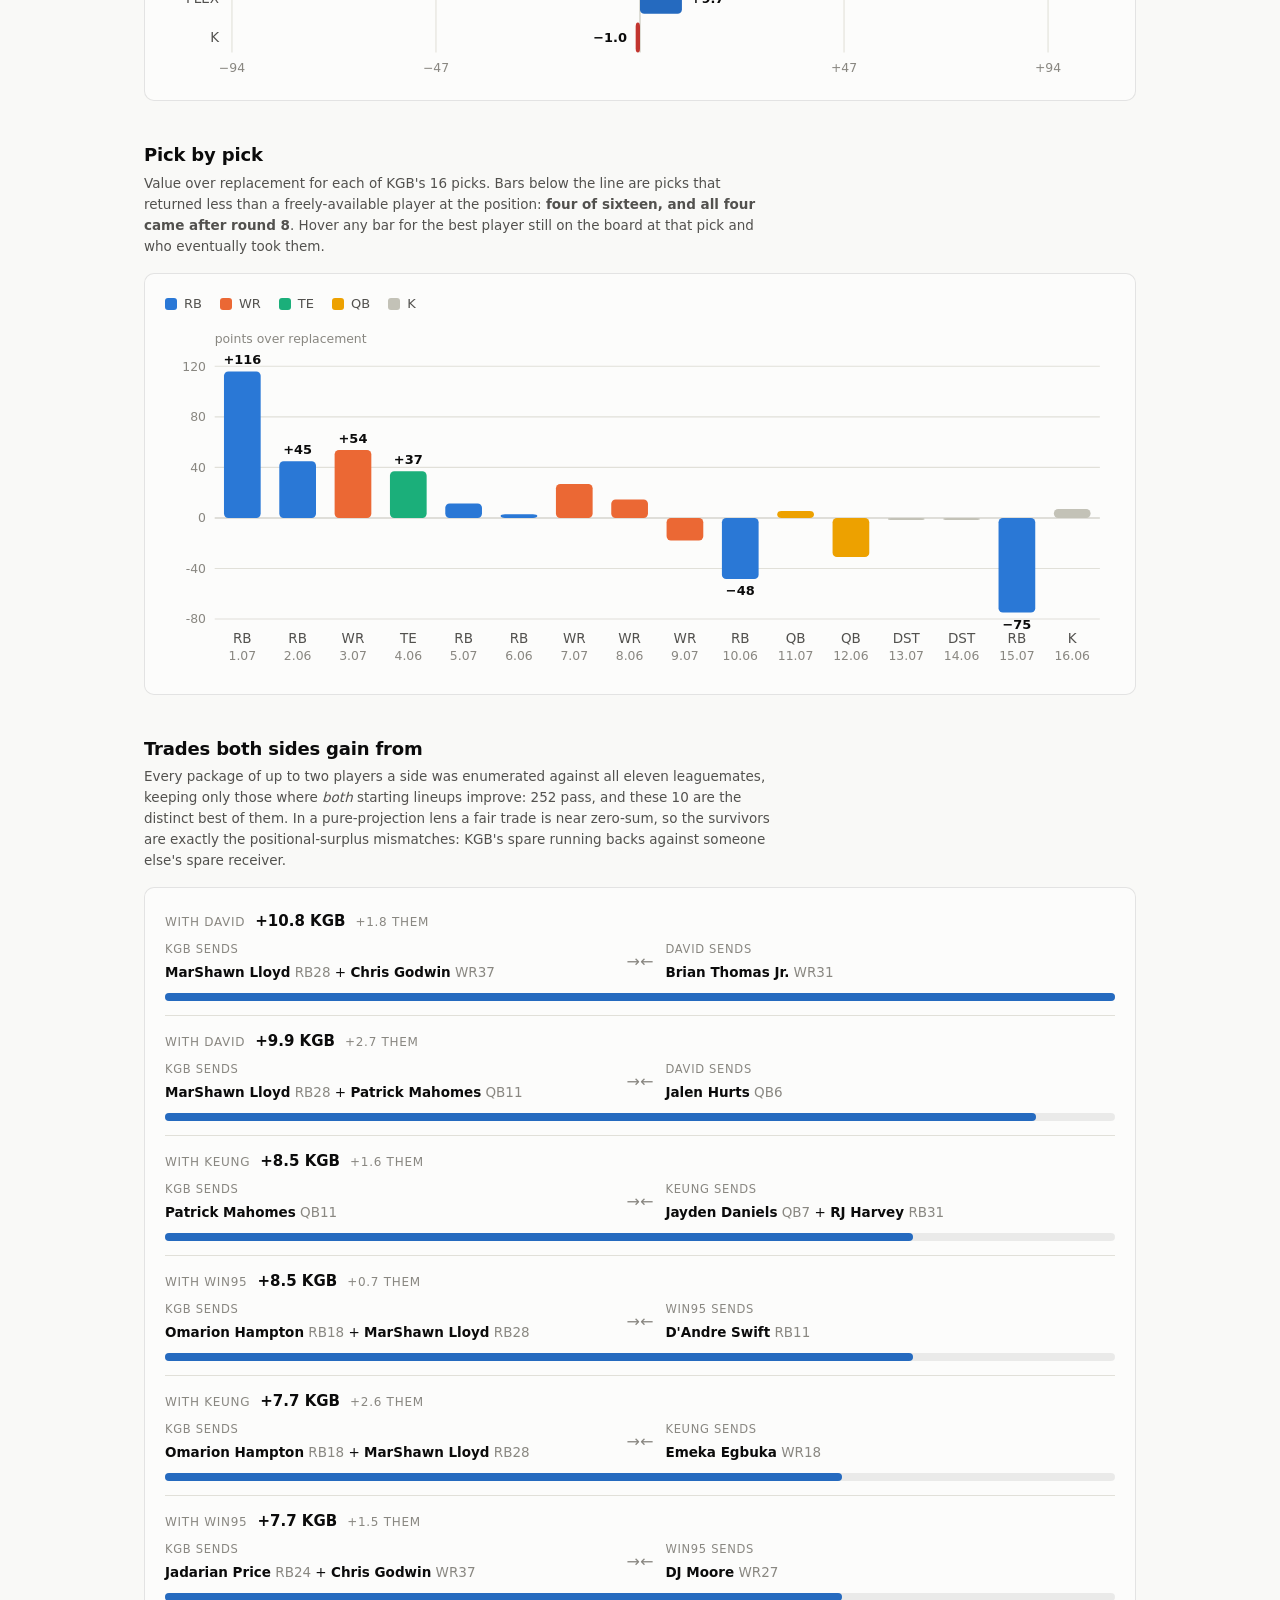
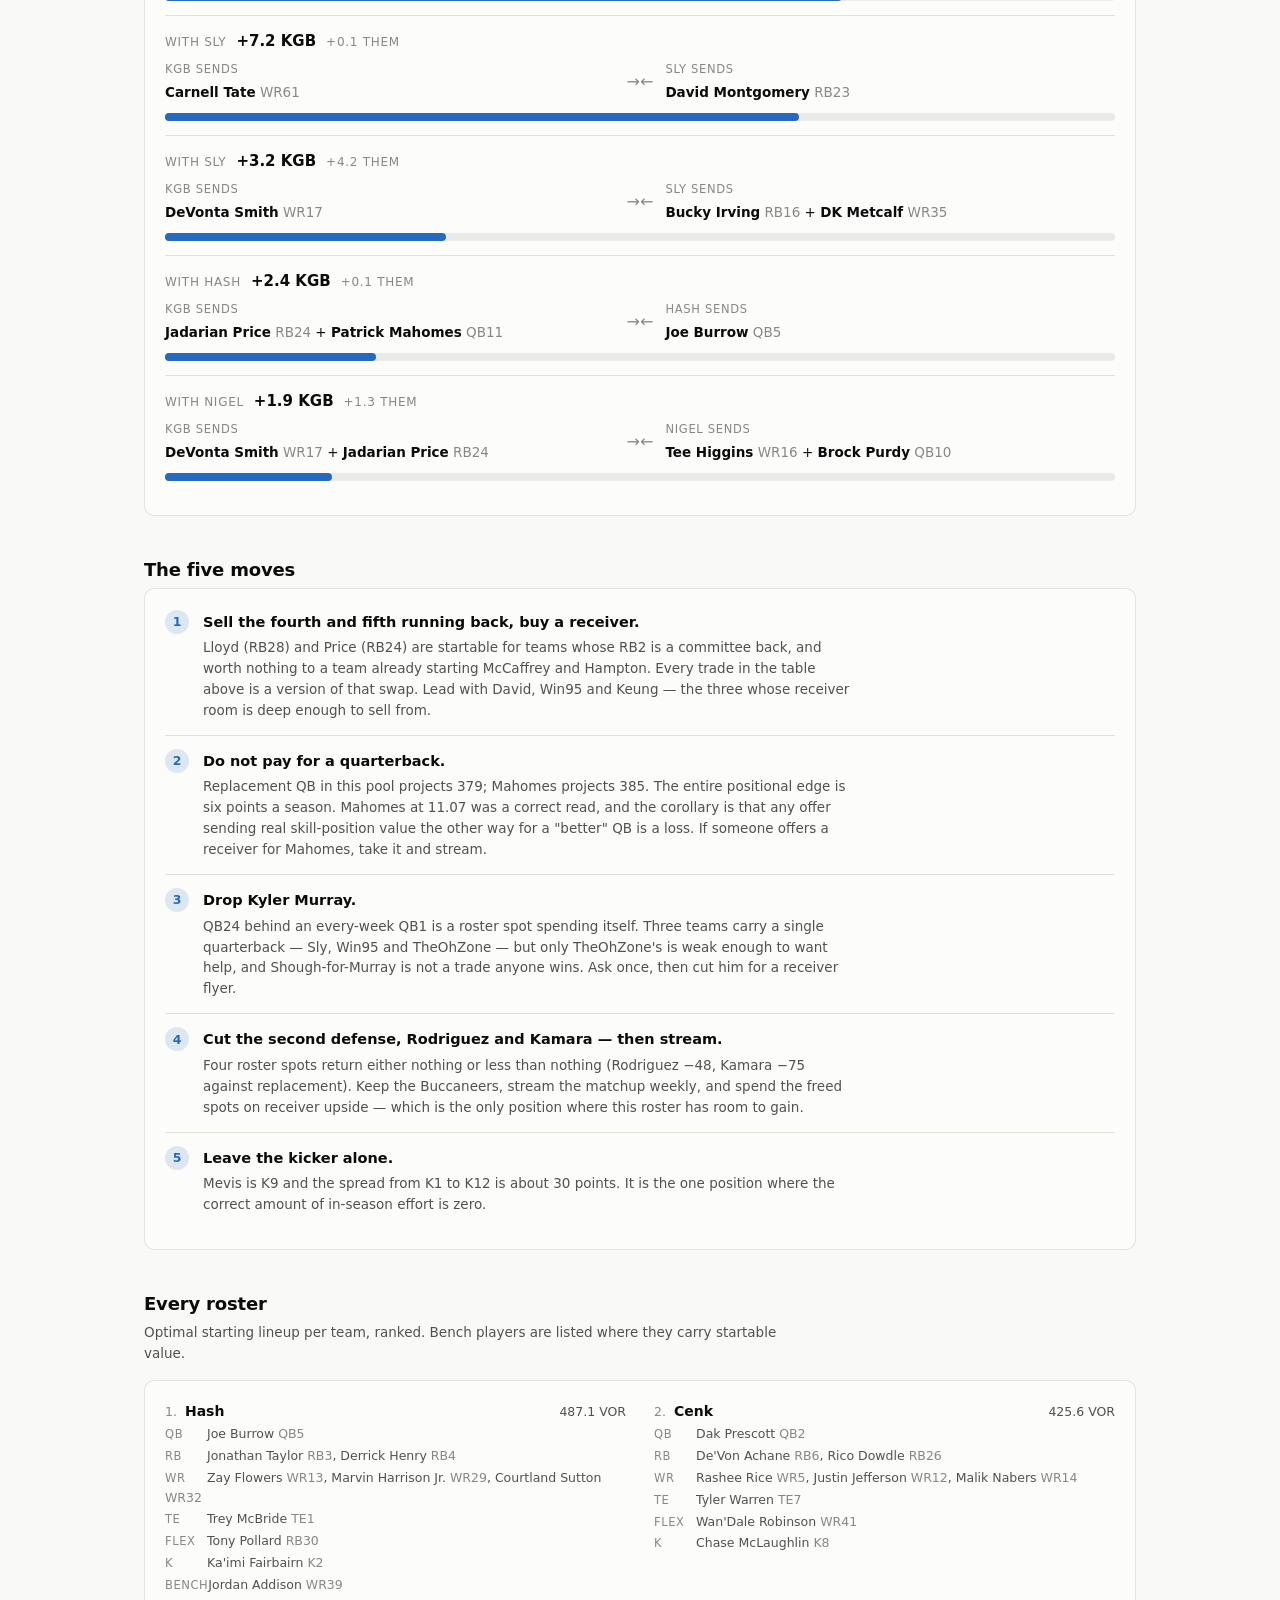
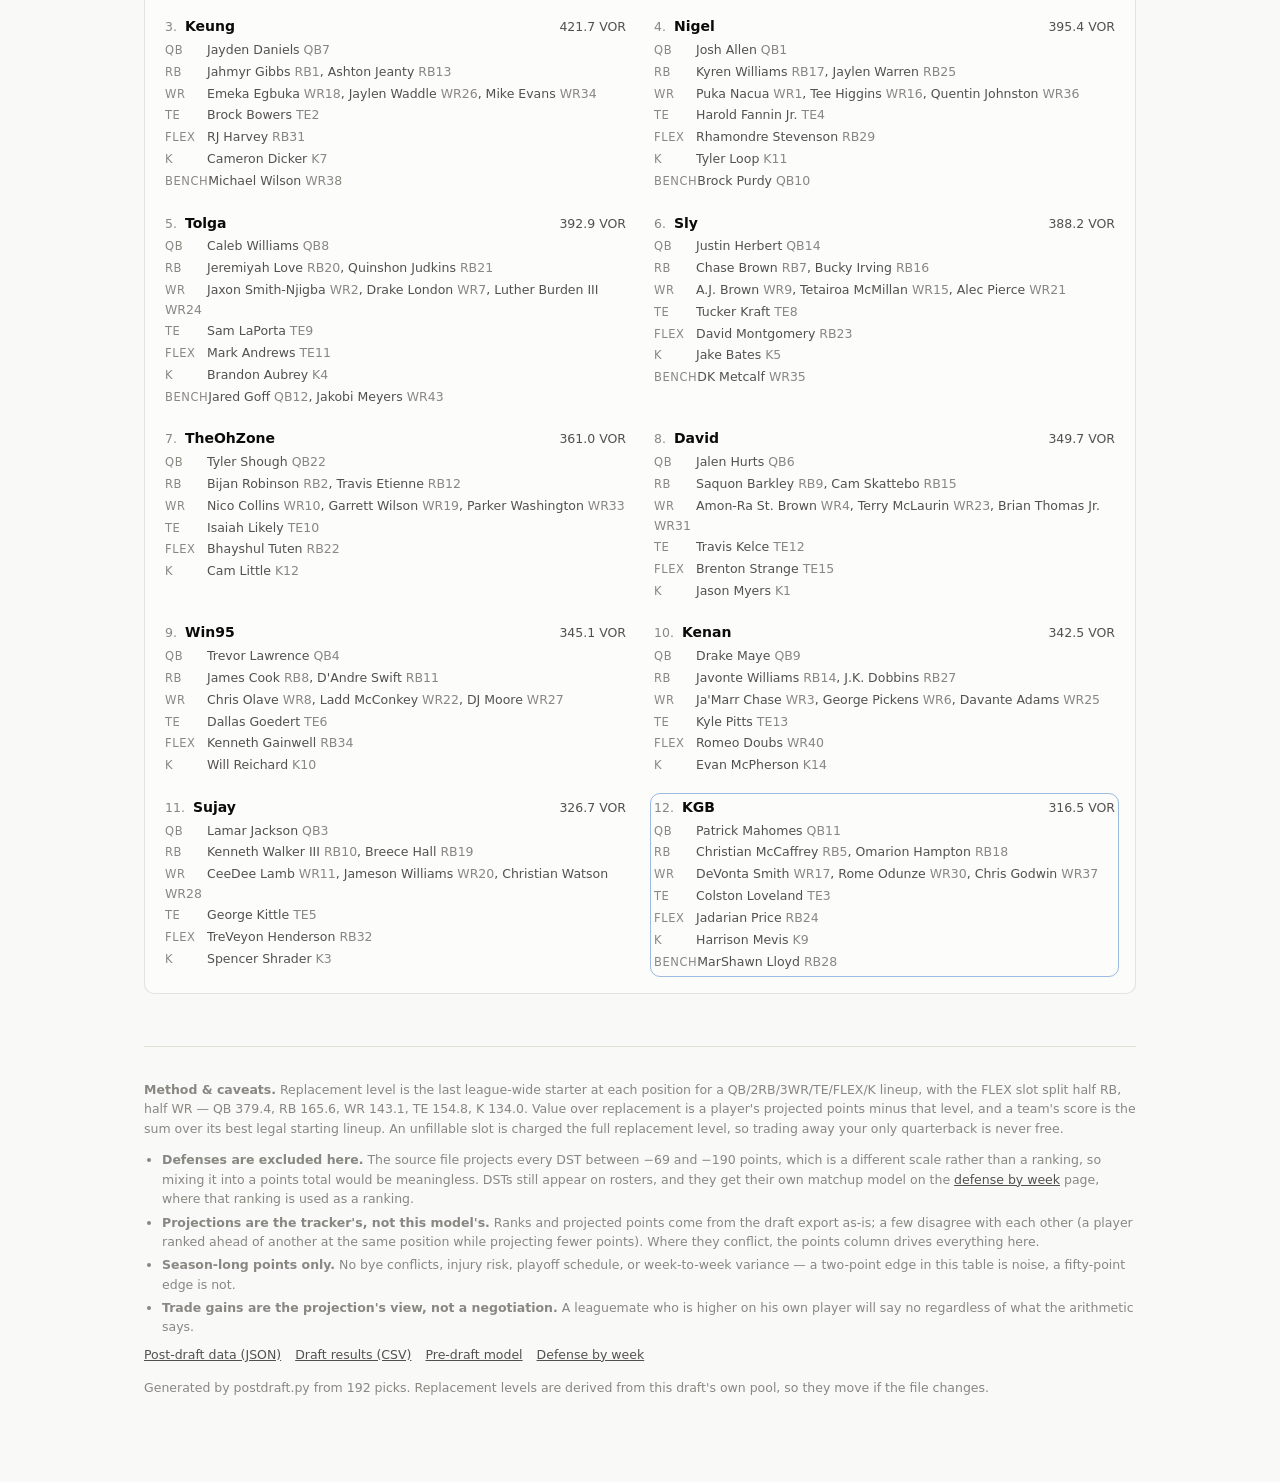
==== commit d790cbaf: "Add weekly defense model and defense-by-week page dst_model.py projects all 32 defenses against the " ====
--- a/docs/results.html
+++ b/docs/results.html
@@ -87,6 +87,7 @@
 <div class="filters" role="group" aria-label="Page controls">
   <span class="lbl">Post-draft grades</span>
   <span class="spacer"></span>
+  <a class="ghost" href="defense.html" style="text-decoration:none">Defense by week &rarr;</a>
   <button class="ghost" id="tv-toggle" aria-pressed="false">Show data tables</button>
   <button class="ghost" id="theme-toggle">Dark mode</button>
 </div>
@@ -207,9 +208,11 @@
   starting lineup. An unfillable slot is charged the full replacement level, so trading
   away your only quarterback is never free.</p>
   <ul class="caveat">
-    <li><strong>Defenses are excluded.</strong> The source file projects every DST
+    <li><strong>Defenses are excluded here.</strong> The source file projects every DST
     between −69 and −190 points, which is a different scale rather than a ranking, so
-    mixing it into a points total would be meaningless. DSTs still appear on rosters.</li>
+    mixing it into a points total would be meaningless. DSTs still appear on rosters, and
+    they get their own matchup model on the <a href="defense.html">defense by week</a>
+    page, where that ranking is used as a ranking.</li>
     <li><strong>Projections are the tracker's, not this model's.</strong> Ranks and
     projected points come from the draft export as-is; a few disagree with each other
     (a player ranked ahead of another at the same position while projecting fewer
@@ -225,6 +228,7 @@
     <a href="postdraft.json">Post-draft data (JSON)</a>
     <a href="hh_draft_2026.csv">Draft results (CSV)</a>
     <a href="index.html">Pre-draft model</a>
+    <a href="defense.html">Defense by week</a>
   </div>
   <p style="margin-top:14px" id="foot-meta"></p>
 </footer>
